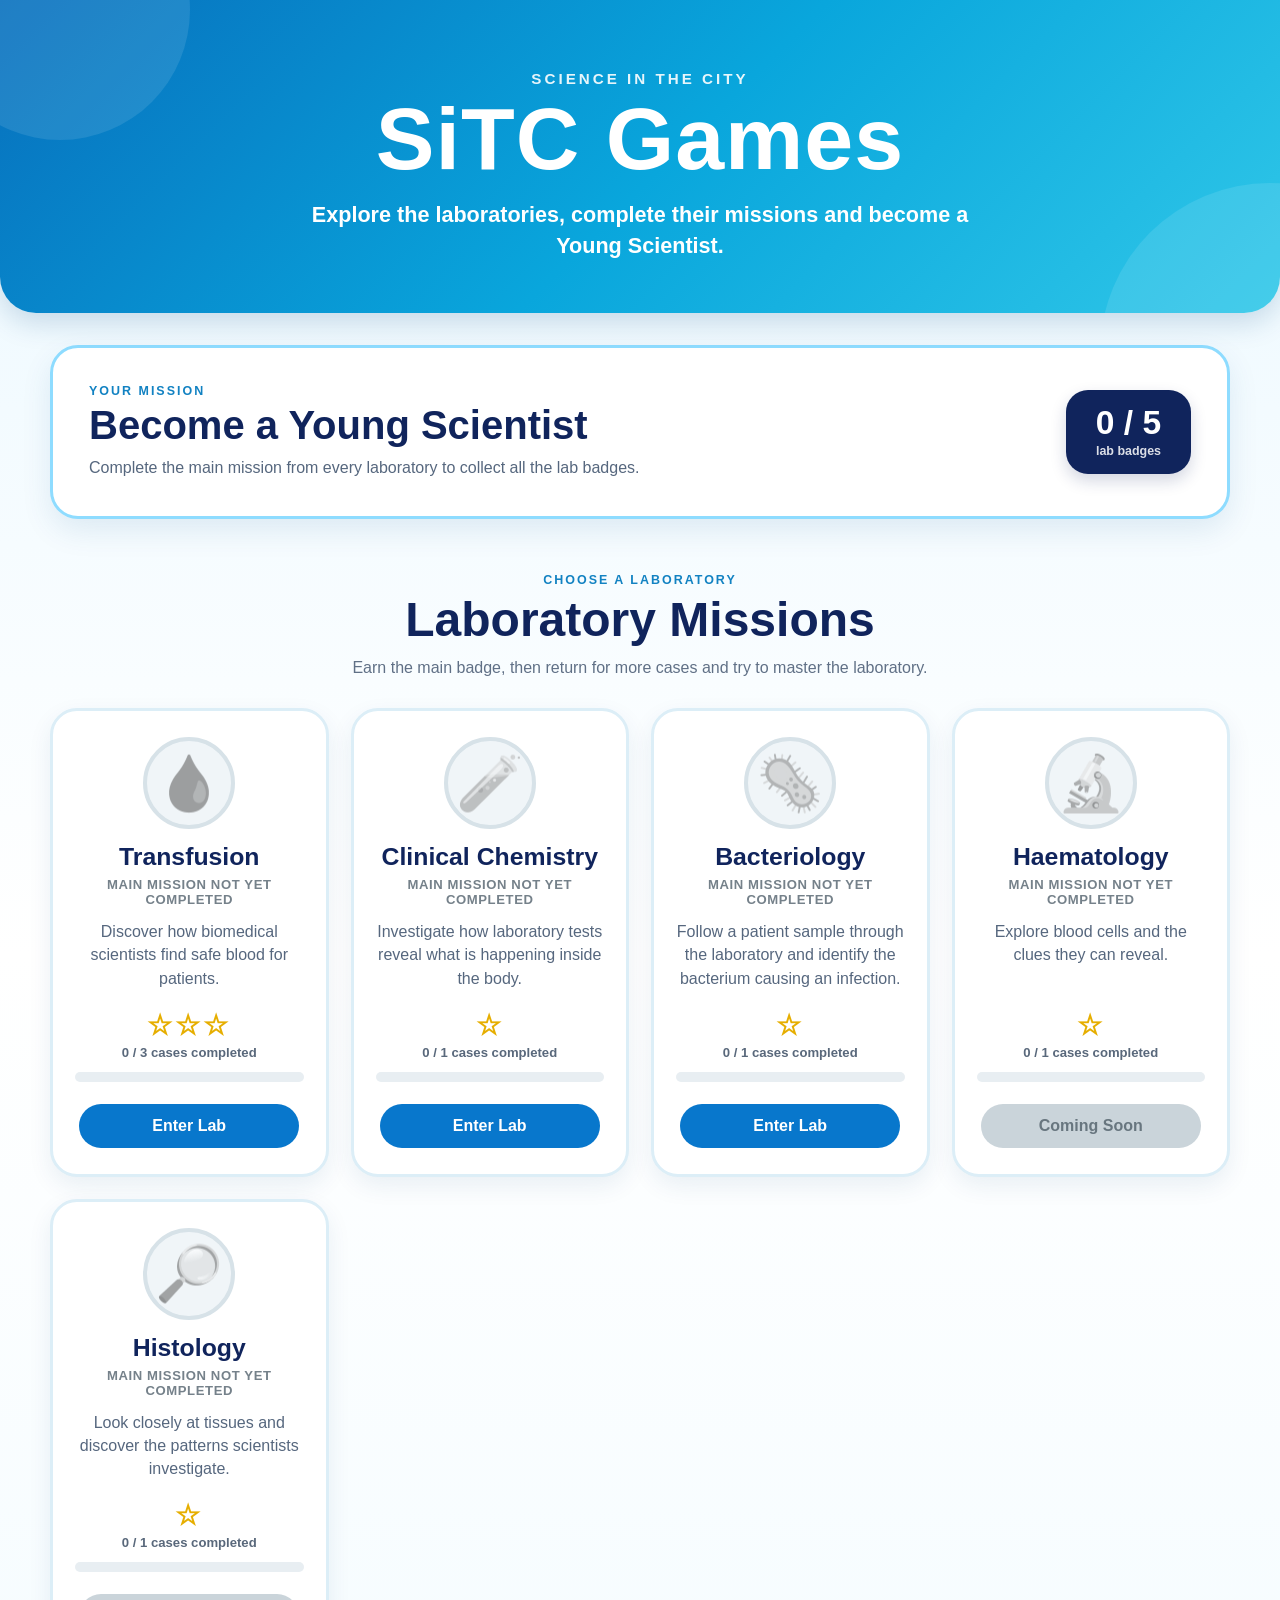
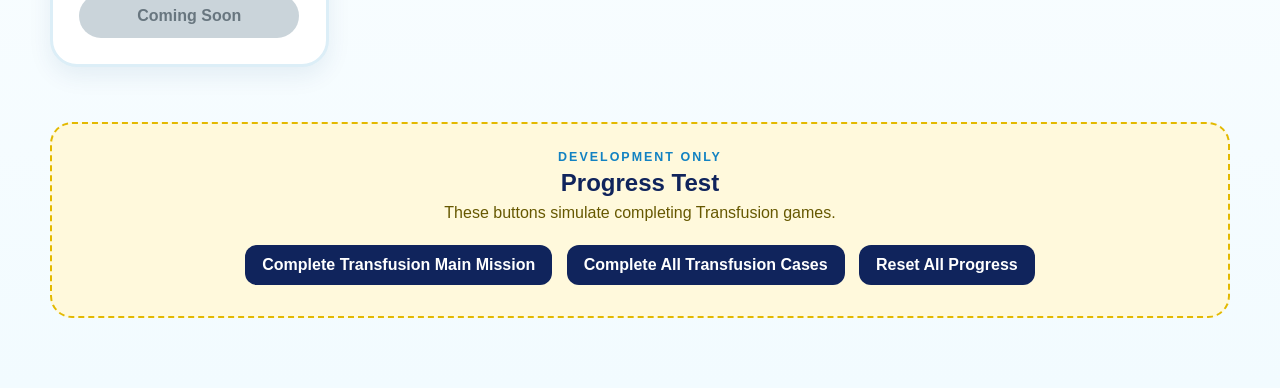
==== index.html @ a59c4104 "Add Bacteriology Journey to game hub" ====
<!DOCTYPE html>
<html lang="en">
<head>
    <!-- Basic page configuration -->
    <meta charset="UTF-8">
    <meta name="viewport" content="width=device-width, initial-scale=1.0">

    <title>SiTC Games</title>

    <link rel="icon" type="image/svg+xml" href="data:image/svg+xml,%3Csvg xmlns='http://www.w3.org/2000/svg' viewBox='0 0 64 64'%3E%3Crect width='64' height='64' rx='14' fill='%23076fbd'/%3E%3Cpath d='M15 35h34M21 25h22M27 15h10M25 35v14h14V35' stroke='white' stroke-width='5' stroke-linecap='round'/%3E%3C/svg%3E">
    <link rel="stylesheet" href="styles.css">
</head>

<body>

    <!-- =========================================================
         MAIN HEADER
         Later we can add the approved MABS / Mater Dei logos here
         without changing the rest of the hub structure.
         ========================================================= -->
    <header class="site-header">

        <div class="header-content">

            <p class="header-kicker">SCIENCE IN THE CITY</p>

            <h1>SiTC Games</h1>

            <p class="header-description">
                Explore the laboratories, complete their missions
                and become a Young Scientist.
            </p>

        </div>

    </header>


    <main>

        <!-- =========================================================
             OVERALL YOUNG SCIENTIST PROGRESS

             A laboratory counts once its MAIN mission is completed.
             Bonus cases do not affect eligibility for Young Scientist.
             ========================================================= -->
        <section class="young-scientist-progress">

            <div class="mission-text">

                <p class="eyebrow">YOUR MISSION</p>

                <h2>Become a Young Scientist</h2>

                <p>
                    Complete the main mission from every laboratory
                    to collect all the lab badges.
                </p>

            </div>

            <div class="overall-progress">

                <strong id="labProgressCount">
                    0 / 5
                </strong>

                <span>
                    lab badges
                </span>

            </div>

        </section>


        <!-- Appears automatically when every lab badge is earned -->
        <section
            id="youngScientistComplete"
            class="young-scientist-complete hidden"
        >

            <div class="completion-symbol">
                🏆
            </div>

            <div>
                <p class="eyebrow">
                    MISSION COMPLETE
                </p>

                <h2>
                    SiTC Young Scientist
                </h2>

                <p>
                    You completed the main mission
                    from every laboratory!
                </p>
            </div>

        </section>


        <!-- =========================================================
             LABORATORY HUB

             hub.js generates the laboratory cards from one central
             configuration. This means we won't need to manually
             rewrite this HTML whenever another lab or case is added.
             ========================================================= -->
        <section class="laboratories-section">

            <div class="section-heading">

                <p class="eyebrow">
                    CHOOSE A LABORATORY
                </p>

                <h2>
                    Laboratory Missions
                </h2>

                <p>
                    Earn the main badge, then return for more cases
                    and try to master the laboratory.
                </p>

            </div>


            <!-- Laboratory cards will be inserted here by hub.js -->
            <div
                id="labGrid"
                class="lab-grid"
            ></div>

        </section>


        <!-- =========================================================
             TEMPORARY DEVELOPMENT CONTROLS

             These let us test badge, case and mastery behaviour
             before the real games exist.

             This whole section will be removed before launch.
             ========================================================= -->
        <section class="developer-test">

            <p class="eyebrow">
                DEVELOPMENT ONLY
            </p>

            <h2>
                Progress Test
            </h2>

            <p>
                These buttons simulate completing Transfusion games.
            </p>


            <!-- Simulates completing the main Nicky game -->
            <button id="testMainMission">
                Complete Transfusion Main Mission
            </button>


            <!-- Simulates completing every Transfusion case -->
            <button id="testAllTransfusion">
                Complete All Transfusion Cases
            </button>


            <!-- Deletes all locally stored progress -->
            <button id="testResetProgress">
                Reset All Progress
            </button>

        </section>

    </main>


    <!-- Shared hub / progress system -->
    <script src="hub.js"></script>

</body>
</html>
---- styles.css ----
/* =========================================================
   SiTC GAMES HUB
   Main hub styling.

   The laboratory cards themselves now act as the player's
   passport. Each card can show:
   - Lab badge status
   - Case stars
   - Case completion progress
   - Lab Master title

   The layout is designed primarily for phones/tablets but
   scales up cleanly for laptops and larger displays.
   ========================================================= */


/* =========================================================
   GLOBAL SETUP
   ========================================================= */

* {
    box-sizing: border-box;
}

html {
    min-height: 100%;
}

body {
    margin: 0;
    min-height: 100vh;

    font-family:
        "Trebuchet MS",
        Arial,
        sans-serif;

    color: #10245c;

    background:
        linear-gradient(
            180deg,
            #eaf8ff 0%,
            #ffffff 48%,
            #f2fbff 100%
        );
}

button,
a {
    font: inherit;
}


/* =========================================================
   HEADER
   ========================================================= */

.site-header {
    position: relative;

    overflow: hidden;

    padding:
        clamp(34px, 7vw, 70px)
        20px
        clamp(32px, 5vw, 52px);

    text-align: center;

    color: white;

    background:
        linear-gradient(
            135deg,
            #076fbd 0%,
            #09a6dc 52%,
            #30c7e8 100%
        );

    border-bottom-left-radius: 36px;
    border-bottom-right-radius: 36px;

    box-shadow:
        0 10px 28px
        rgba(0, 73, 126, 0.18);
}


/* Decorative translucent circles.
   These are purely visual and can later be replaced or supplemented
   by approved MABS / Mater Dei branding. */

.site-header::before,
.site-header::after {
    content: "";

    position: absolute;

    border-radius: 50%;

    background:
        rgba(255, 255, 255, 0.10);
}

.site-header::before {
    width: 260px;
    height: 260px;

    top: -120px;
    left: -70px;
}

.site-header::after {
    width: 340px;
    height: 340px;

    right: -160px;
    bottom: -210px;
}

.header-content {
    position: relative;
    z-index: 1;

    max-width: 850px;

    margin: 0 auto;
}

.header-kicker {
    margin:
        0 0 10px;

    font-size:
        clamp(0.75rem, 1.5vw, 0.95rem);

    font-weight: 900;

    letter-spacing: 3px;

    opacity: 0.9;
}

.site-header h1 {
    margin: 0;

    font-size:
        clamp(2.7rem, 8vw, 5.5rem);

    line-height: 0.95;

    font-weight: 900;

    letter-spacing: 1px;
}

.header-description {
    max-width: 720px;

    margin:
        18px auto 0;

    font-size:
        clamp(1rem, 2.3vw, 1.35rem);

    line-height: 1.45;

    font-weight: 700;
}


/* =========================================================
   MAIN CONTENT
   ========================================================= */

main {
    width:
        min(
            1180px,
            calc(100% - 28px)
        );

    margin:
        32px auto 70px;
}

.eyebrow {
    margin:
        0 0 5px;

    color: #1282c2;

    font-size: 0.78rem;

    font-weight: 900;

    letter-spacing: 2px;
}


/* =========================================================
   YOUNG SCIENTIST OVERALL PROGRESS
   ========================================================= */

.young-scientist-progress {
    display: flex;

    align-items: center;

    justify-content: space-between;

    gap: 25px;

    padding:
        clamp(22px, 4vw, 36px);

    background: white;

    border:
        3px solid #8edcff;

    border-radius: 28px;

    box-shadow:
        0 12px 30px
        rgba(0, 80, 140, 0.10);
}

.mission-text h2 {
    margin:
        0 0 8px;

    font-size:
        clamp(1.55rem, 4vw, 2.5rem);
}

.mission-text p:last-child {
    max-width: 700px;

    margin: 0;

    color: #56677e;

    line-height: 1.5;
}

.overall-progress {
    flex-shrink: 0;

    min-width: 125px;

    padding:
        16px 20px;

    display: flex;

    flex-direction: column;

    align-items: center;

    background: #10245c;

    color: white;

    border-radius: 22px;

    box-shadow:
        0 7px 16px
        rgba(16, 36, 92, 0.18);
}

.overall-progress strong {
    font-size:
        clamp(1.5rem, 4vw, 2.1rem);

    line-height: 1;
}

.overall-progress span {
    margin-top: 5px;

    font-size: 0.78rem;

    font-weight: 800;

    opacity: 0.85;
}


/* =========================================================
   YOUNG SCIENTIST COMPLETION
   ========================================================= */

.young-scientist-complete {
    margin-top: 22px;

    padding:
        clamp(22px, 4vw, 34px);

    display: flex;

    align-items: center;

    justify-content: center;

    gap: 22px;

    background:
        linear-gradient(
            135deg,
            #fff6b9,
            #fffdf0
        );

    border:
        3px solid #efc719;

    border-radius: 28px;

    box-shadow:
        0 10px 24px
        rgba(176, 132, 0, 0.14);
}

.young-scientist-complete.hidden {
    display: none;
}

.completion-symbol {
    flex-shrink: 0;

    font-size:
        clamp(3.5rem, 8vw, 5rem);
}

.young-scientist-complete h2 {
    margin:
        0 0 6px;

    font-size:
        clamp(1.6rem, 4vw, 2.4rem);

    color: #6f5300;
}

.young-scientist-complete p:last-child {
    margin: 0;

    color: #665700;

    line-height: 1.45;
}


/* =========================================================
   LABORATORY SECTION
   ========================================================= */

.laboratories-section {
    margin-top:
        54px;
}

.section-heading {
    max-width: 760px;

    margin:
        0 auto 28px;

    text-align: center;
}

.section-heading h2 {
    margin:
        0 0 9px;

    font-size:
        clamp(1.9rem, 5vw, 3rem);
}

.section-heading p:last-child {
    margin: 0;

    color: #607086;

    line-height: 1.5;
}


/* =========================================================
   LABORATORY GRID
   ========================================================= */

.lab-grid {
    display: grid;

    grid-template-columns:
        repeat(
            auto-fit,
            minmax(250px, 1fr)
        );

    gap: 22px;
}


/* =========================================================
   LABORATORY CARD
   ========================================================= */

.lab-card {
    position: relative;

    min-height: 410px;

    padding:
        26px 22px;

    display: flex;

    flex-direction: column;

    align-items: center;

    text-align: center;

    background: white;

    border:
        3px solid #dceef7;

    border-radius: 27px;

    box-shadow:
        0 9px 23px
        rgba(0, 70, 115, 0.08);

    transition:
        transform 0.2s ease,
        box-shadow 0.2s ease,
        border-color 0.2s ease;
}

.lab-card:hover {
    transform:
        translateY(-4px);

    border-color:
        #75cdec;

    box-shadow:
        0 14px 30px
        rgba(0, 70, 115, 0.13);
}


/* When the main mission has been completed,
   JavaScript adds the badge-earned class. */

.lab-card.badge-earned {
    border-color:
        #f0ca2d;

    background:
        linear-gradient(
            180deg,
            #fffef6 0%,
            #ffffff 45%
        );
}


/* =========================================================
   MASTERED LABORATORY

   Once every case in the laboratory has been completed,
   the entire card becomes gold rather than only changing
   its title/status text.
   ========================================================= */

.lab-card.mastered {
    border-color: #d9a800;

    background:
        linear-gradient(
            145deg,
            #fff1a8 0%,
            #ffd94f 48%,
            #fff4b8 100%
        );

    box-shadow:
        0 14px 32px
        rgba(174, 125, 0, 0.25);
}


/* Keep the main laboratory name strong and readable
   against the gold background. */

.lab-card.mastered h3 {
    color: #624700;
}


/* Description text becomes a darker warm tone. */

.lab-card.mastered .lab-description {
    color: #6f5a24;
}


/* Case counter also follows the mastered colour scheme. */

.lab-card.mastered .case-count {
    color: #725a16;
}


/* Give the mastered badge itself a stronger gold treatment. */

.lab-card.mastered .lab-badge {
    background:
        linear-gradient(
            145deg,
            #fff9c9,
            #ffd43b
        );

    border-color: #c99500;

    box-shadow:
        0 7px 18px
        rgba(145, 102, 0, 0.22);
}


/* The mastery title becomes dark gold for good contrast. */

.lab-card.mastered .lab-badge-status {
    color: #684900;
}


/* Completed case progress becomes a deeper gold. */

.lab-card.mastered .case-progress-fill {
    background:
        linear-gradient(
            90deg,
            #c58d00,
            #f3b900
        );
}


/* =========================================================
   LAB BADGE
   ========================================================= */

.lab-badge {
    position: relative;

    width: 92px;
    height: 92px;

    margin-bottom: 14px;

    display: flex;

    align-items: center;

    justify-content: center;

    background: #f0f5f8;

    border:
        4px solid #d7e2e8;

    border-radius: 50%;

    transition:
        transform 0.2s ease,
        background 0.2s ease,
        border-color 0.2s ease;
}

.lab-icon {
    font-size: 3.4rem;

    filter: grayscale(1);

    opacity: 0.55;

    transition:
        filter 0.2s ease,
        opacity 0.2s ease;
}


/* The little star appears on an earned lab badge. */

.badge-mark {
    position: absolute;

    right: -5px;
    bottom: -2px;

    width: 31px;
    height: 31px;

    display: flex;

    align-items: center;

    justify-content: center;

    border-radius: 50%;

    background: transparent;

    color: white;

    font-size: 1.05rem;

    font-weight: 900;
}

.lab-card.badge-earned .lab-badge {
    background:
        linear-gradient(
            145deg,
            #fff5ac,
            #fffce5
        );

    border-color:
        #ecc326;

    transform:
        scale(1.04);
}

.lab-card.badge-earned .lab-icon {
    filter: none;

    opacity: 1;
}

.lab-card.badge-earned .badge-mark {
    background:
        #e4af00;

    box-shadow:
        0 3px 8px
        rgba(156, 113, 0, 0.24);
}


/* =========================================================
   LAB CARD TEXT
   ========================================================= */

.lab-card h3 {
    margin:
        0 0 6px;

    font-size:
        1.55rem;

    color: #10245c;
}

.lab-badge-status {
    min-height: 22px;

    margin-bottom: 13px;

    color: #75818a;

    font-size: 0.82rem;

    font-weight: 900;

    text-transform: uppercase;

    letter-spacing: 0.6px;
}

.lab-card.badge-earned .lab-badge-status {
    color: #a67800;
}

.lab-card.mastered .lab-badge-status {
    color: #8d6100;
}

.lab-description {
    flex-grow: 1;

    margin:
        0 0 19px;

    color: #56677e;

    line-height: 1.45;
}


/* =========================================================
   CASE STAR PROGRESS
   ========================================================= */

.case-stars {
    min-height: 31px;

    margin-bottom: 3px;

    color: #e6ae00;

    font-size:
        clamp(1.4rem, 4vw, 1.75rem);

    font-weight: 900;

    letter-spacing: 3px;
}

.case-count {
    margin-bottom: 12px;

    color: #59687b;

    font-size: 0.82rem;

    font-weight: 800;
}


/* =========================================================
   CASE PROGRESS BAR
   ========================================================= */

.case-progress-track {
    width: 100%;
    height: 10px;

    margin-bottom: 22px;

    overflow: hidden;

    background: #e8eef2;

    border-radius: 999px;
}

.case-progress-fill {
    width: 0%;
    height: 100%;

    background:
        linear-gradient(
            90deg,
            #1a9ed5,
            #33c5e4
        );

    border-radius: 999px;

    transition:
        width 0.35s ease;
}

.lab-card.badge-earned .case-progress-fill {
    background:
        linear-gradient(
            90deg,
            #e0a900,
            #f3cb25
        );
}


/* =========================================================
   ENTER LAB BUTTON
   ========================================================= */

.lab-button {
    width: 100%;

    max-width: 220px;

    padding:
        13px 18px;

    display: inline-block;

    border: none;

    border-radius: 999px;

    background: #0877cc;

    color: white;

    text-decoration: none;

    text-align: center;

    font-weight: 900;

    cursor: pointer;

    transition:
        transform 0.15s ease,
        background 0.15s ease,
        box-shadow 0.15s ease;
}

.lab-button:hover {
    background: #065fa6;

    transform:
        translateY(-2px);

    box-shadow:
        0 6px 14px
        rgba(0, 90, 160, 0.16);
}

.lab-button.disabled {
    background: #cad4da;

    color: #68767f;

    cursor: default;

    box-shadow: none;
}

.lab-button.disabled:hover {
    transform: none;

    background: #cad4da;
}


/* =========================================================
   TEMPORARY DEVELOPMENT TEST AREA
   This will disappear before the public version.
   ========================================================= */

.developer-test {
    margin-top: 55px;

    padding: 26px;

    text-align: center;

    background: #fff9dc;

    border:
        2px dashed #e3b900;

    border-radius: 22px;
}

.developer-test h2 {
    margin:
        0 0 7px;
}

.developer-test > p:not(.eyebrow) {
    margin:
        0 0 18px;

    color: #665800;
}

.developer-test button {
    margin: 5px;

    padding:
        11px 17px;

    border: none;

    border-radius: 12px;

    background: #10245c;

    color: white;

    font-weight: 800;

    cursor: pointer;

    transition:
        transform 0.15s ease,
        background 0.15s ease;
}

.developer-test button:hover {
    transform:
        translateY(-1px);

    background: #1b377d;
}


/* =========================================================
   TABLETS / SMALLER SCREENS
   ========================================================= */

@media (max-width: 760px) {

    main {
        margin-top: 22px;
    }

    .young-scientist-progress {
        align-items: stretch;
    }

    .overall-progress {
        justify-content: center;
    }

}


/* =========================================================
   PHONES
   ========================================================= */

@media (max-width: 600px) {

    main {
        width:
            min(
                calc(100% - 20px),
                1180px
            );

        margin-bottom: 45px;
    }

    .site-header {
        padding-top: 38px;

        border-bottom-left-radius: 25px;
        border-bottom-right-radius: 25px;
    }

    .young-scientist-progress {
        flex-direction: column;
    }

    .overall-progress {
        width: 100%;

        min-width: 0;

        flex-direction: row;

        justify-content: center;

        gap: 8px;

        border-radius: 17px;
    }

    .overall-progress span {
        margin-top: 0;
    }

    .young-scientist-complete {
        flex-direction: column;

        text-align: center;
    }

    .completion-symbol {
        line-height: 1;
    }

    .laboratories-section {
        margin-top: 42px;
    }

    .lab-grid {
        grid-template-columns: 1fr;
    }

    .lab-card {
        min-height: 380px;
    }

}


/* =========================================================
   VERY SMALL PHONES
   ========================================================= */

@media (max-width: 350px) {

    .site-header h1 {
        font-size: 2.5rem;
    }

    .lab-card {
        padding:
            22px 16px;
    }

    .lab-badge {
        width: 82px;
        height: 82px;
    }

    .lab-icon {
        font-size: 3rem;
    }

}

/* =========================================================
   CLICKABLE LAB CARDS

   Available laboratories behave like large touch targets.
   This is particularly useful on phones and tablets.
   ========================================================= */

.lab-card.clickable {
    cursor: pointer;
}

.lab-card.clickable:active {
    transform:
        translateY(-1px)
        scale(0.99);
}
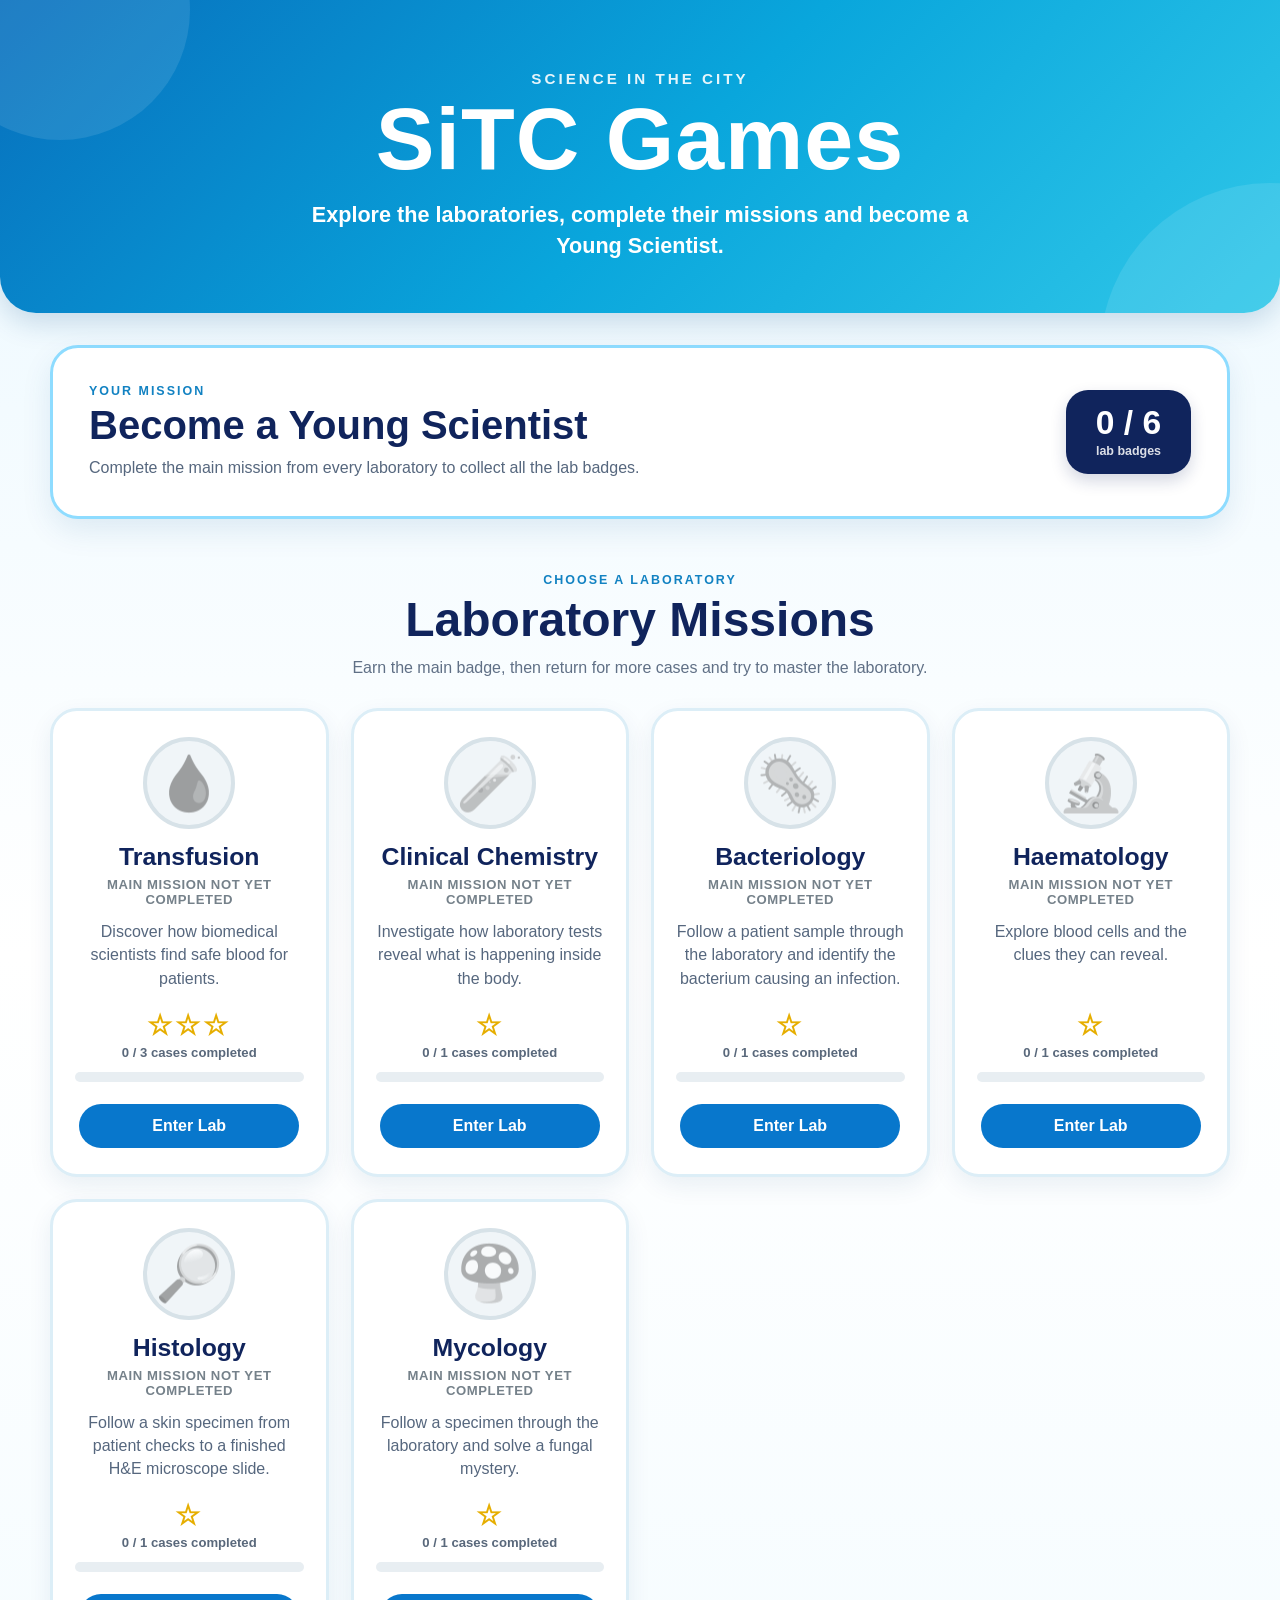
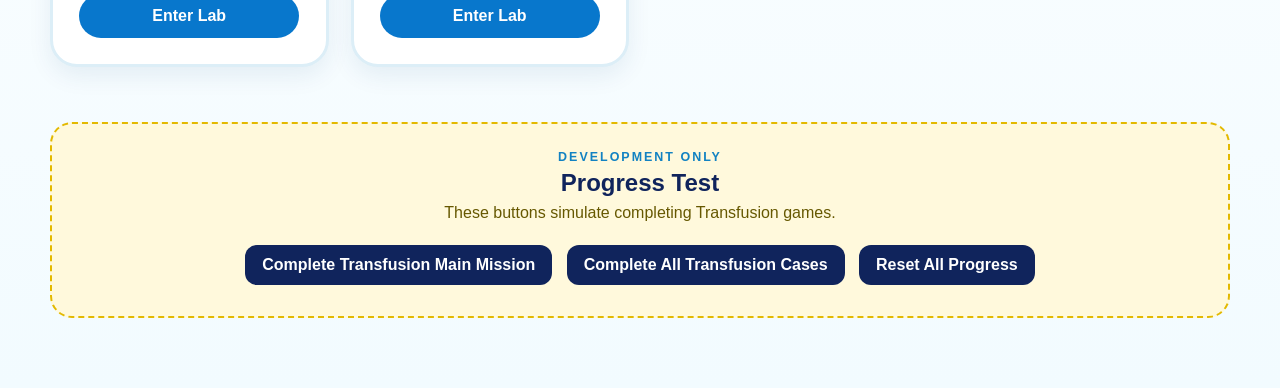
==== commit 6d23dfba: "Bust SiTC hub cache for Histology launch" ====
--- a/index.html
+++ b/index.html
@@ -184,7 +184,7 @@
 
 
     <!-- Shared hub / progress system -->
-    <script src="hub.js"></script>
+    <script src="hub.js?v=20260920-histology"></script>
 
 </body>
 </html>
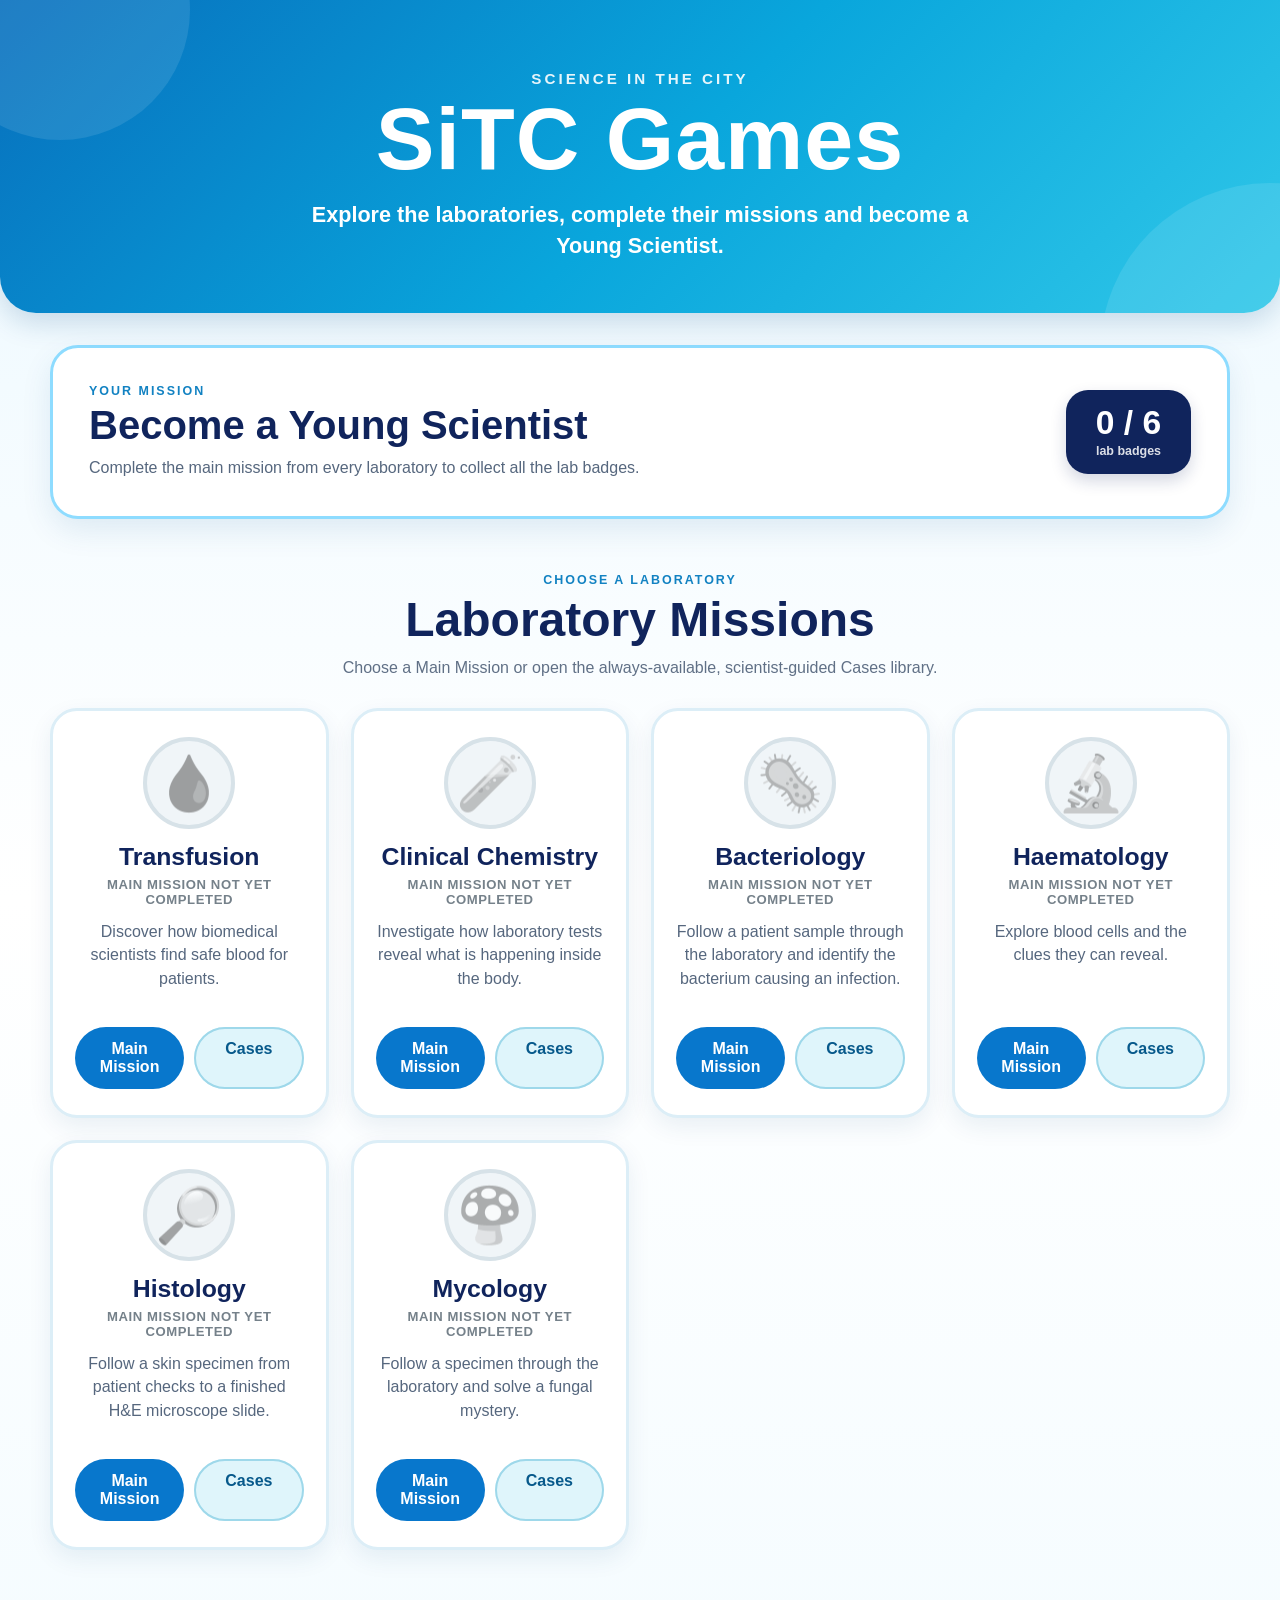
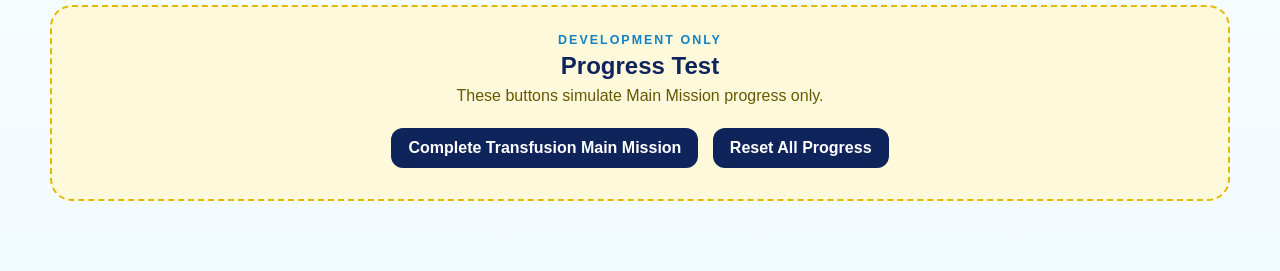
==== commit 57b6a98a: "Add shared passive case library" ====
--- a/index.html
+++ b/index.html
@@ -8,7 +8,7 @@
     <title>SiTC Games</title>
 
     <link rel="icon" type="image/svg+xml" href="data:image/svg+xml,%3Csvg xmlns='http://www.w3.org/2000/svg' viewBox='0 0 64 64'%3E%3Crect width='64' height='64' rx='14' fill='%23076fbd'/%3E%3Cpath d='M15 35h34M21 25h22M27 15h10M25 35v14h14V35' stroke='white' stroke-width='5' stroke-linecap='round'/%3E%3C/svg%3E">
-    <link rel="stylesheet" href="styles.css">
+    <link rel="stylesheet" href="styles.css?v=20260921-cases">
 </head>
 
 <body>
@@ -62,7 +62,7 @@
             <div class="overall-progress">
 
                 <strong id="labProgressCount">
-                    0 / 5
+                    0 / 6
                 </strong>
 
                 <span>
@@ -122,8 +122,8 @@
                 </h2>
 
                 <p>
-                    Earn the main badge, then return for more cases
-                    and try to master the laboratory.
+                    Choose a Main Mission or open the always-available,
+                    scientist-guided Cases library.
                 </p>
 
             </div>
@@ -141,7 +141,7 @@
         <!-- =========================================================
              TEMPORARY DEVELOPMENT CONTROLS
 
-             These let us test badge, case and mastery behaviour
+             These let us test Main Mission badge behaviour
              before the real games exist.
 
              This whole section will be removed before launch.
@@ -157,7 +157,7 @@
             </h2>
 
             <p>
-                These buttons simulate completing Transfusion games.
+                These buttons simulate Main Mission progress only.
             </p>
 
 
@@ -165,13 +165,6 @@
             <button id="testMainMission">
                 Complete Transfusion Main Mission
             </button>
-
-
-            <!-- Simulates completing every Transfusion case -->
-            <button id="testAllTransfusion">
-                Complete All Transfusion Cases
-            </button>
-
 
             <!-- Deletes all locally stored progress -->
             <button id="testResetProgress">
@@ -184,7 +177,7 @@
 
 
     <!-- Shared hub / progress system -->
-    <script src="hub.js?v=20260920-histology"></script>
+    <script src="hub.js?v=20260921-cases"></script>
 
 </body>
 </html>
--- a/styles.css
+++ b/styles.css
@@ -5,9 +5,8 @@
    The laboratory cards themselves now act as the player's
    passport. Each card can show:
    - Lab badge status
-   - Case stars
-   - Case completion progress
    - Lab Master title
+   - Separate Main Mission and passive Cases routes
 
    The layout is designed primarily for phones/tablets but
    scales up cleanly for laptops and larger displays.
@@ -511,13 +510,6 @@
 }
 
 
-/* Case counter also follows the mastered colour scheme. */
-
-.lab-card.mastered .case-count {
-    color: #725a16;
-}
-
-
 /* Give the mastered badge itself a stronger gold treatment. */
 
 .lab-card.mastered .lab-badge {
@@ -543,18 +535,6 @@
 }
 
 
-/* Completed case progress becomes a deeper gold. */
-
-.lab-card.mastered .case-progress-fill {
-    background:
-        linear-gradient(
-            90deg,
-            #c58d00,
-            #f3b900
-        );
-}
-
-
 /* =========================================================
    LAB BADGE
    ========================================================= */
@@ -709,80 +689,6 @@
 
 
 /* =========================================================
-   CASE STAR PROGRESS
-   ========================================================= */
-
-.case-stars {
-    min-height: 31px;
-
-    margin-bottom: 3px;
-
-    color: #e6ae00;
-
-    font-size:
-        clamp(1.4rem, 4vw, 1.75rem);
-
-    font-weight: 900;
-
-    letter-spacing: 3px;
-}
-
-.case-count {
-    margin-bottom: 12px;
-
-    color: #59687b;
-
-    font-size: 0.82rem;
-
-    font-weight: 800;
-}
-
-
-/* =========================================================
-   CASE PROGRESS BAR
-   ========================================================= */
-
-.case-progress-track {
-    width: 100%;
-    height: 10px;
-
-    margin-bottom: 22px;
-
-    overflow: hidden;
-
-    background: #e8eef2;
-
-    border-radius: 999px;
-}
-
-.case-progress-fill {
-    width: 0%;
-    height: 100%;
-
-    background:
-        linear-gradient(
-            90deg,
-            #1a9ed5,
-            #33c5e4
-        );
-
-    border-radius: 999px;
-
-    transition:
-        width 0.35s ease;
-}
-
-.lab-card.badge-earned .case-progress-fill {
-    background:
-        linear-gradient(
-            90deg,
-            #e0a900,
-            #f3cb25
-        );
-}
-
-
-/* =========================================================
    ENTER LAB BUTTON
    ========================================================= */
 
@@ -843,6 +749,29 @@
     transform: none;
 
     background: #cad4da;
+}
+
+.lab-actions {
+    width: 100%;
+    margin-top: auto;
+    display: grid;
+    grid-template-columns: 1fr 1fr;
+    gap: 10px;
+}
+
+.lab-actions .lab-button {
+    max-width: none;
+}
+
+.lab-actions .cases-button {
+    color: #07598b;
+    background: #dff5fb;
+    box-shadow: inset 0 0 0 2px #9ed8ea;
+}
+
+.lab-actions .cases-button:hover {
+    color: #fff;
+    background: #0877cc;
 }
 
 
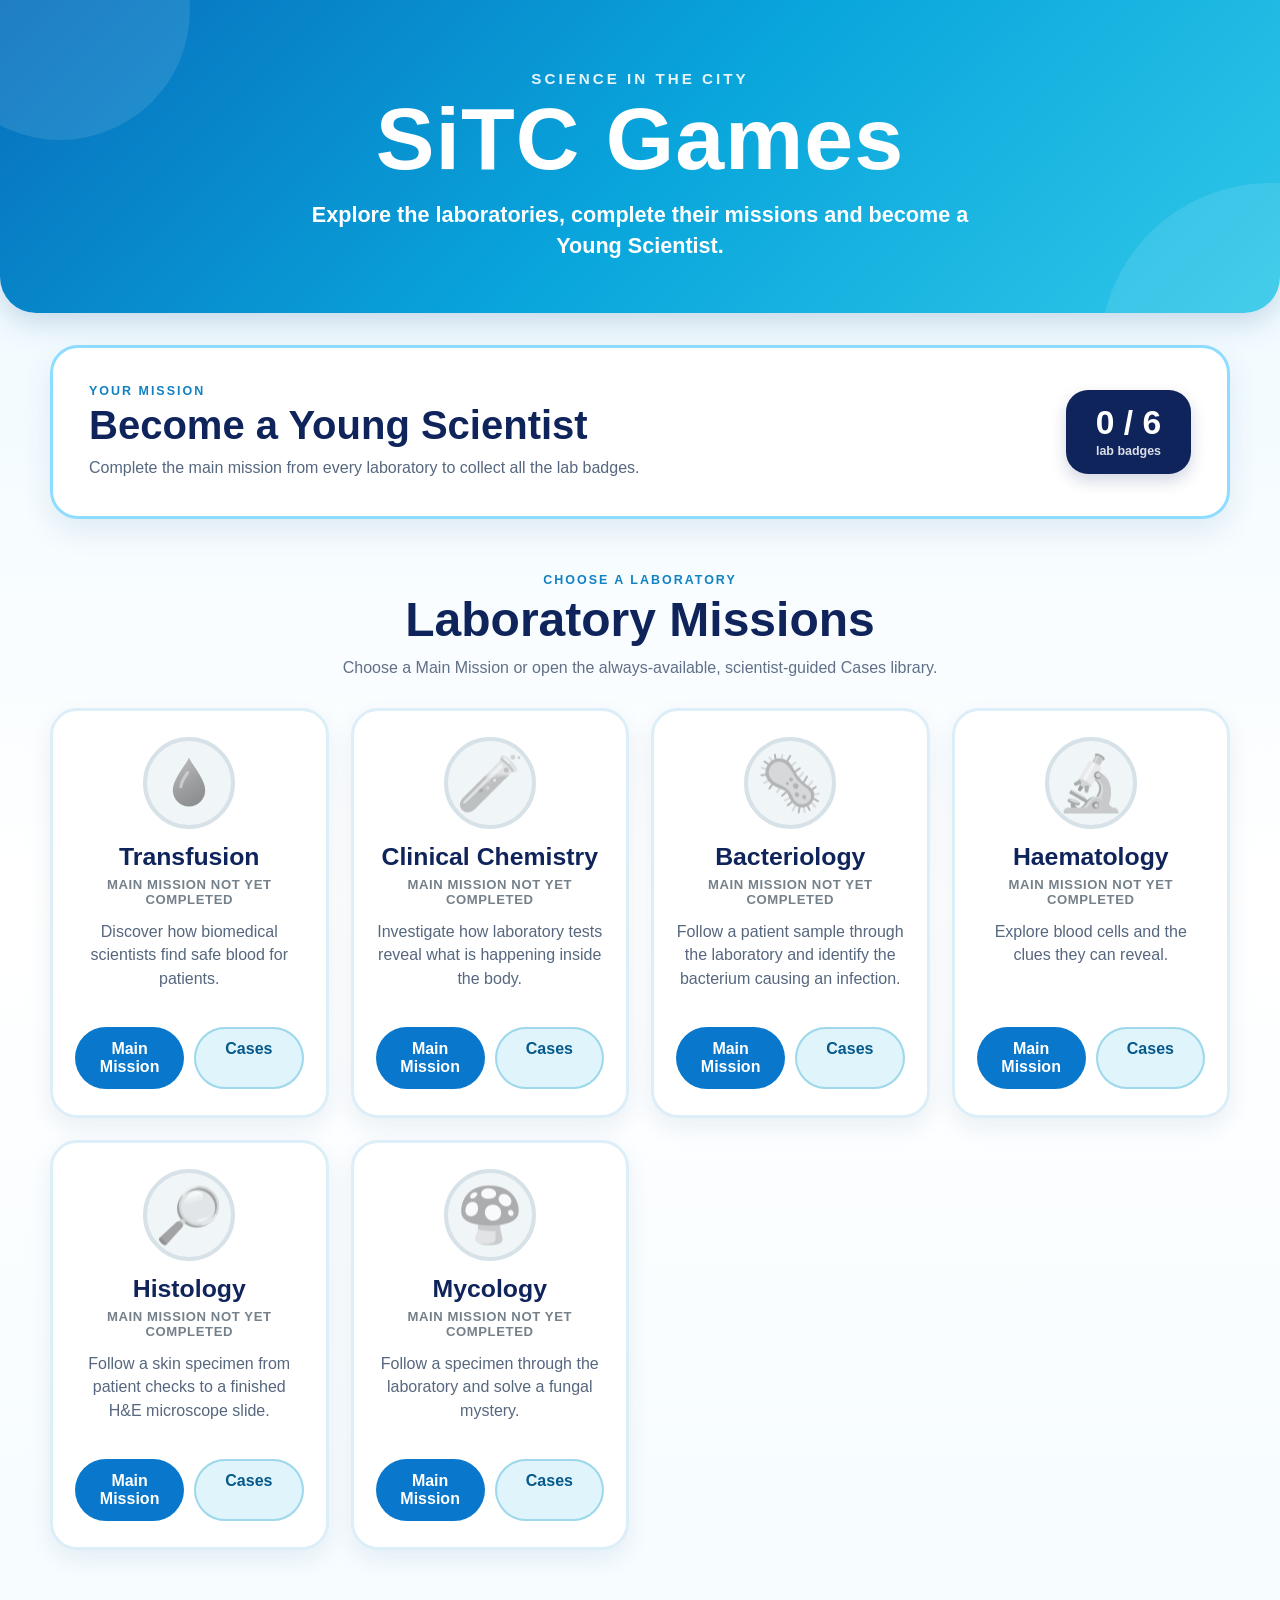
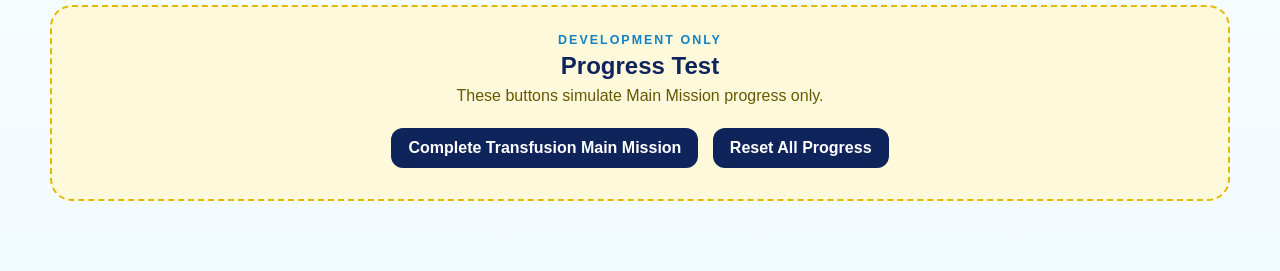
==== commit 5cb692db: "Replace transfusion emoji with Android-compatible icon" ====
--- a/index.html
+++ b/index.html
@@ -8,7 +8,7 @@
     <title>SiTC Games</title>
 
     <link rel="icon" type="image/svg+xml" href="data:image/svg+xml,%3Csvg xmlns='http://www.w3.org/2000/svg' viewBox='0 0 64 64'%3E%3Crect width='64' height='64' rx='14' fill='%23076fbd'/%3E%3Cpath d='M15 35h34M21 25h22M27 15h10M25 35v14h14V35' stroke='white' stroke-width='5' stroke-linecap='round'/%3E%3C/svg%3E">
-    <link rel="stylesheet" href="styles.css?v=20260921-cases">
+    <link rel="stylesheet" href="styles.css?v=20260921-android9-icon">
 </head>
 
 <body>
@@ -177,7 +177,7 @@
 
 
     <!-- Shared hub / progress system -->
-    <script src="hub.js?v=20260921-cases"></script>
+    <script src="hub.js?v=20260921-android9-icon"></script>
 
 </body>
 </html>
--- a/styles.css
+++ b/styles.css
@@ -567,6 +567,11 @@
 }
 
 .lab-icon {
+    display: flex;
+
+    align-items: center;
+    justify-content: center;
+
     font-size: 3.4rem;
 
     filter: grayscale(1);
@@ -576,6 +581,13 @@
     transition:
         filter 0.2s ease,
         opacity 0.2s ease;
+}
+
+.lab-icon-image {
+    display: block;
+
+    width: 54px;
+    height: 54px;
 }
 
 
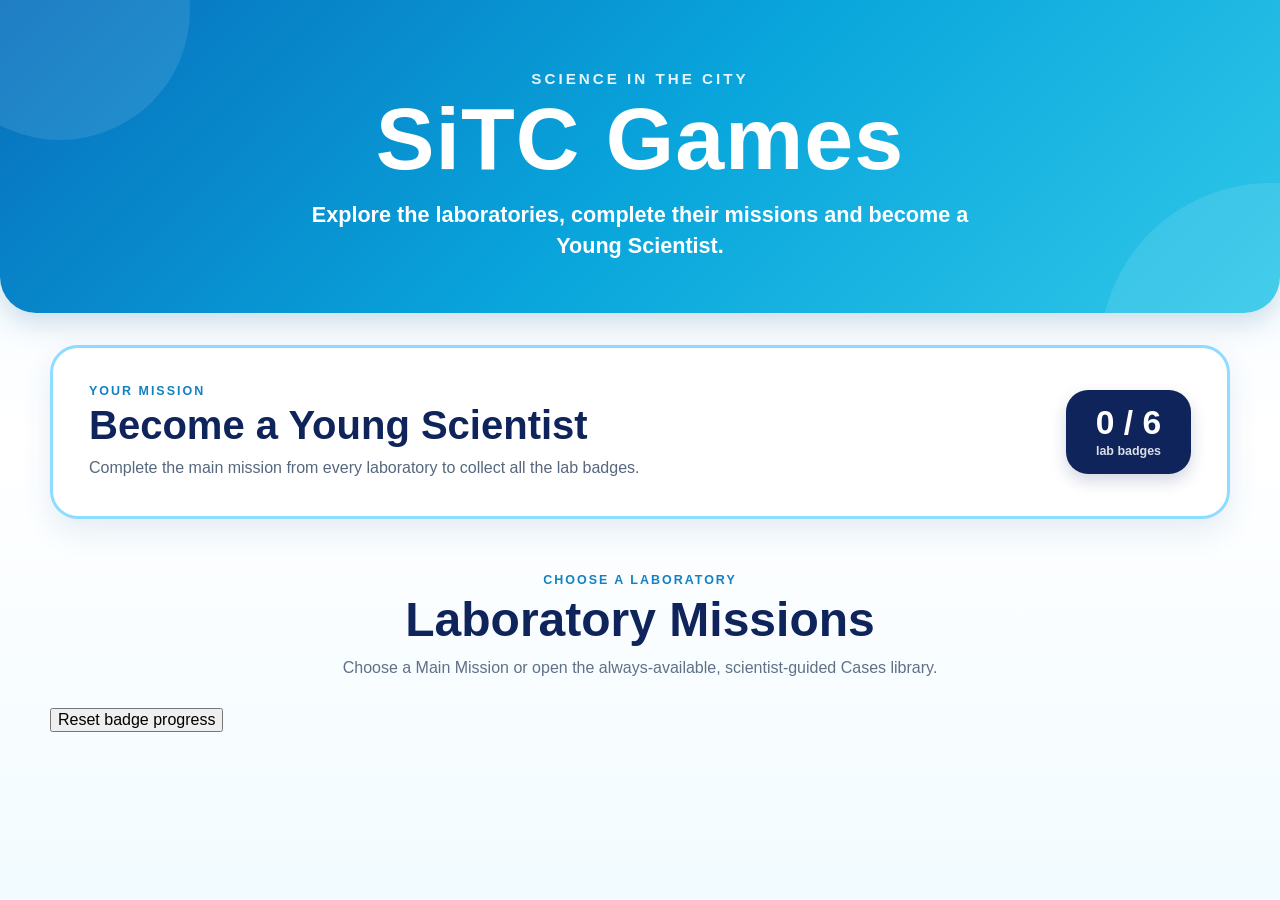
==== commit c2bdaf68: "Clean game hub progress controls" ====
--- a/index.html
+++ b/index.html
@@ -8,7 +8,7 @@
     <title>SiTC Games</title>
 
     <link rel="icon" type="image/svg+xml" href="data:image/svg+xml,%3Csvg xmlns='http://www.w3.org/2000/svg' viewBox='0 0 64 64'%3E%3Crect width='64' height='64' rx='14' fill='%23076fbd'/%3E%3Cpath d='M15 35h34M21 25h22M27 15h10M25 35v14h14V35' stroke='white' stroke-width='5' stroke-linecap='round'/%3E%3C/svg%3E">
-    <link rel="stylesheet" href="styles.css?v=20260921-android9-icon">
+    <link rel="stylesheet" href="styles.css?v=20260924-hub-cleanup">
 </head>
 
 <body>
@@ -135,49 +135,20 @@
                 class="lab-grid"
             ></div>
 
-        </section>
-
-
-        <!-- =========================================================
-             TEMPORARY DEVELOPMENT CONTROLS
-
-             These let us test Main Mission badge behaviour
-             before the real games exist.
-
-             This whole section will be removed before launch.
-             ========================================================= -->
-        <section class="developer-test">
-
-            <p class="eyebrow">
-                DEVELOPMENT ONLY
-            </p>
-
-            <h2>
-                Progress Test
-            </h2>
-
-            <p>
-                These buttons simulate Main Mission progress only.
-            </p>
-
-
-            <!-- Simulates completing the main Nicky game -->
-            <button id="testMainMission">
-                Complete Transfusion Main Mission
-            </button>
-
-            <!-- Deletes all locally stored progress -->
-            <button id="testResetProgress">
-                Reset All Progress
-            </button>
-
-        </section>
-
+        </section>
+
+        <!-- Badge progress is stored only in this browser. -->
+        <section class="hub-tools" aria-label="Progress controls">
+            <button id="resetBadgeProgress" class="reset-progress-button" type="button">
+                Reset badge progress
+            </button>
+        </section>
+
     </main>
 
 
     <!-- Shared hub / progress system -->
-    <script src="hub.js?v=20260921-android9-icon"></script>
+    <script src="hub.js?v=20260924-hub-cleanup"></script>
 
 </body>
 </html>
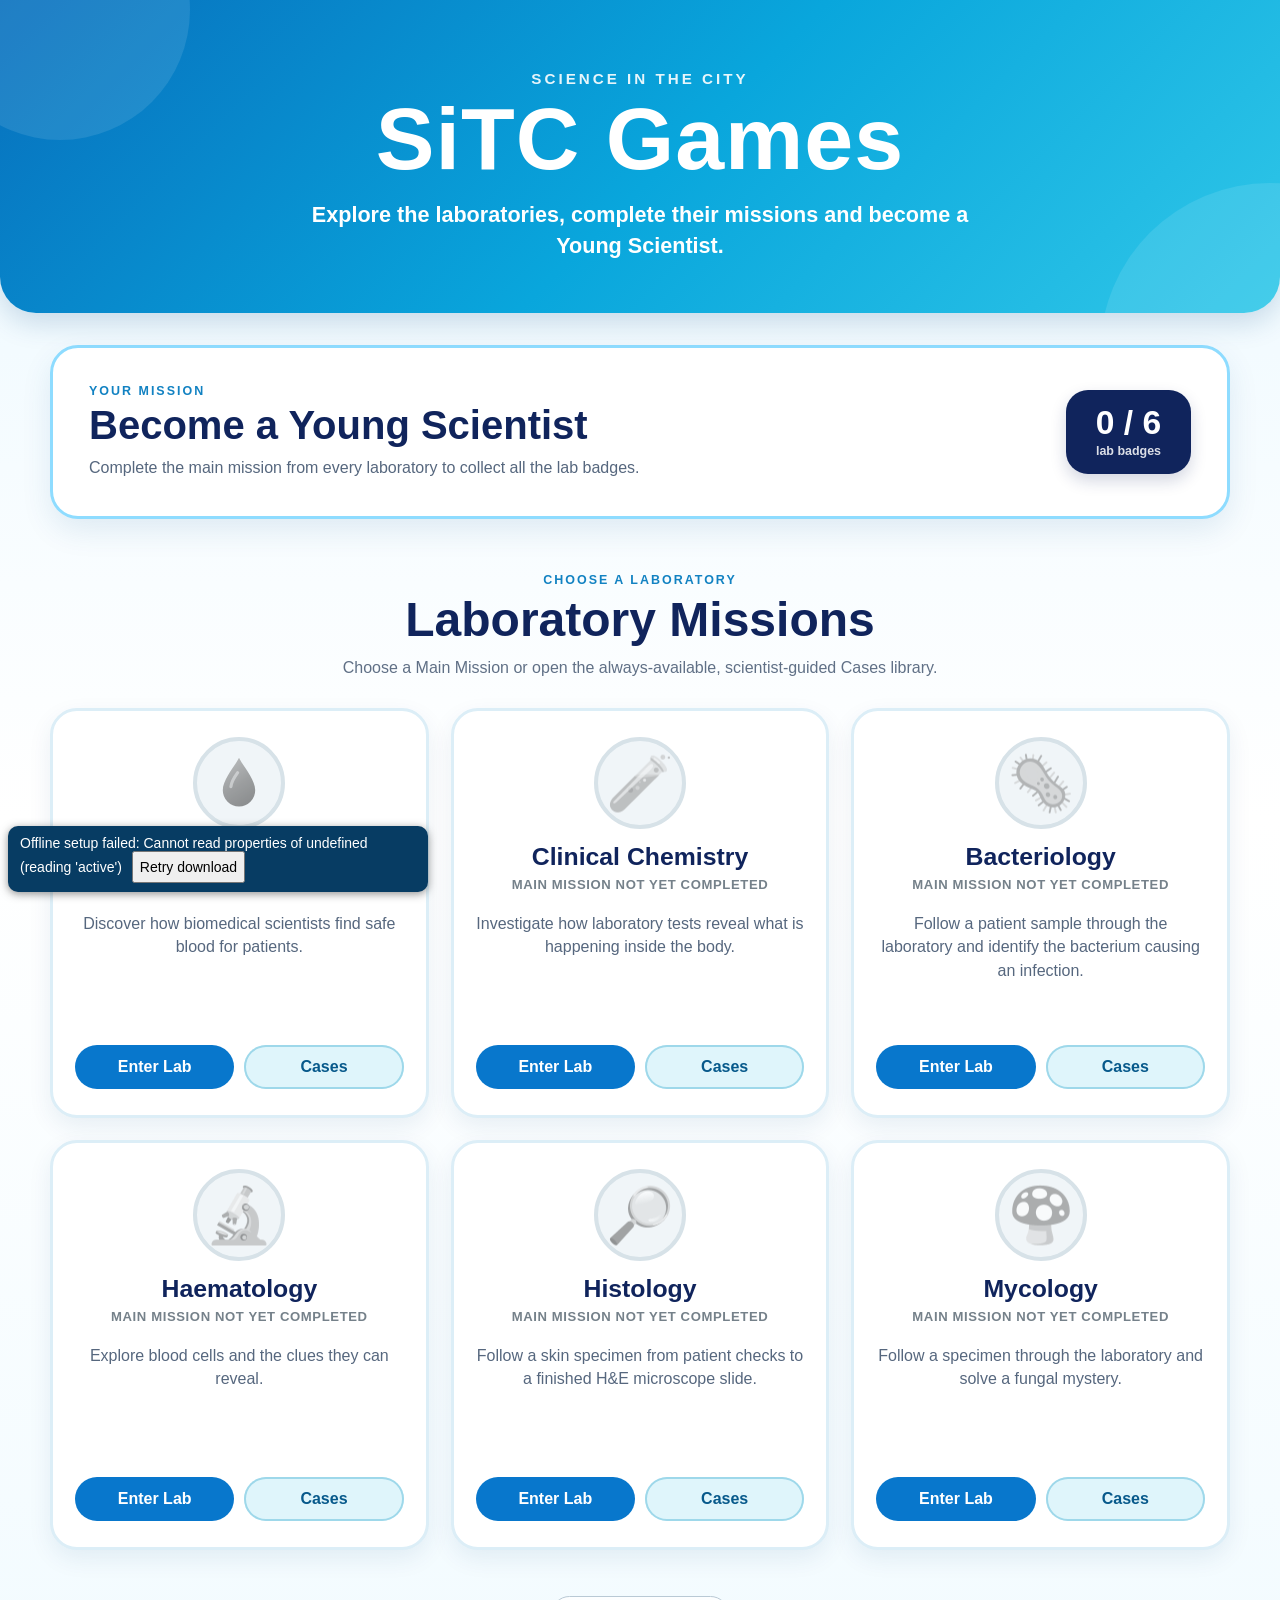
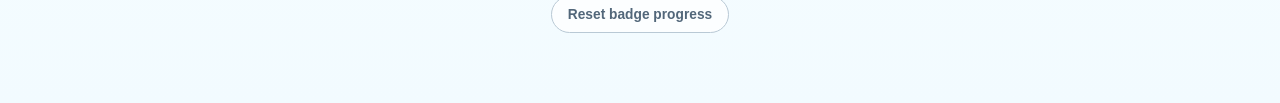
==== commit c2a29866: "Add complete offline PWA download and readiness status" ====
--- a/index.html
+++ b/index.html
@@ -1,140 +1,142 @@
-<!DOCTYPE html>
-<html lang="en">
-<head>
-    <!-- Basic page configuration -->
-    <meta charset="UTF-8">
-    <meta name="viewport" content="width=device-width, initial-scale=1.0">
-
+<!DOCTYPE html>
+<html lang="en">
+<head>
+    <!-- Basic page configuration -->
+    <meta charset="UTF-8">
+    <meta name="viewport" content="width=device-width, initial-scale=1.0">
+
     <title>SiTC Games</title>
+    <link rel="manifest" href="manifest.webmanifest">
+    <meta name="theme-color" content="#076fbd">
 
     <link rel="icon" type="image/svg+xml" href="data:image/svg+xml,%3Csvg xmlns='http://www.w3.org/2000/svg' viewBox='0 0 64 64'%3E%3Crect width='64' height='64' rx='14' fill='%23076fbd'/%3E%3Cpath d='M15 35h34M21 25h22M27 15h10M25 35v14h14V35' stroke='white' stroke-width='5' stroke-linecap='round'/%3E%3C/svg%3E">
     <link rel="stylesheet" href="styles.css?v=20260924-hub-cleanup">
-</head>
-
-<body>
-
-    <!-- =========================================================
-         MAIN HEADER
-         Later we can add the approved MABS / Mater Dei logos here
-         without changing the rest of the hub structure.
-         ========================================================= -->
-    <header class="site-header">
-
-        <div class="header-content">
-
-            <p class="header-kicker">SCIENCE IN THE CITY</p>
-
-            <h1>SiTC Games</h1>
-
-            <p class="header-description">
-                Explore the laboratories, complete their missions
-                and become a Young Scientist.
-            </p>
-
-        </div>
-
-    </header>
-
-
-    <main>
-
-        <!-- =========================================================
-             OVERALL YOUNG SCIENTIST PROGRESS
-
-             A laboratory counts once its MAIN mission is completed.
-             Bonus cases do not affect eligibility for Young Scientist.
-             ========================================================= -->
-        <section class="young-scientist-progress">
-
-            <div class="mission-text">
-
-                <p class="eyebrow">YOUR MISSION</p>
-
-                <h2>Become a Young Scientist</h2>
-
-                <p>
-                    Complete the main mission from every laboratory
-                    to collect all the lab badges.
-                </p>
-
-            </div>
-
-            <div class="overall-progress">
-
-                <strong id="labProgressCount">
+</head>
+
+<body>
+
+    <!-- =========================================================
+         MAIN HEADER
+         Later we can add the approved MABS / Mater Dei logos here
+         without changing the rest of the hub structure.
+         ========================================================= -->
+    <header class="site-header">
+
+        <div class="header-content">
+
+            <p class="header-kicker">SCIENCE IN THE CITY</p>
+
+            <h1>SiTC Games</h1>
+
+            <p class="header-description">
+                Explore the laboratories, complete their missions
+                and become a Young Scientist.
+            </p>
+
+        </div>
+
+    </header>
+
+
+    <main>
+
+        <!-- =========================================================
+             OVERALL YOUNG SCIENTIST PROGRESS
+
+             A laboratory counts once its MAIN mission is completed.
+             Bonus cases do not affect eligibility for Young Scientist.
+             ========================================================= -->
+        <section class="young-scientist-progress">
+
+            <div class="mission-text">
+
+                <p class="eyebrow">YOUR MISSION</p>
+
+                <h2>Become a Young Scientist</h2>
+
+                <p>
+                    Complete the main mission from every laboratory
+                    to collect all the lab badges.
+                </p>
+
+            </div>
+
+            <div class="overall-progress">
+
+                <strong id="labProgressCount">
                     0 / 6
-                </strong>
-
-                <span>
-                    lab badges
-                </span>
-
-            </div>
-
-        </section>
-
-
-        <!-- Appears automatically when every lab badge is earned -->
-        <section
-            id="youngScientistComplete"
-            class="young-scientist-complete hidden"
-        >
-
-            <div class="completion-symbol">
-                🏆
-            </div>
-
-            <div>
-                <p class="eyebrow">
-                    MISSION COMPLETE
-                </p>
-
-                <h2>
-                    SiTC Young Scientist
-                </h2>
-
-                <p>
-                    You completed the main mission
-                    from every laboratory!
-                </p>
-            </div>
-
-        </section>
-
-
-        <!-- =========================================================
-             LABORATORY HUB
-
-             hub.js generates the laboratory cards from one central
-             configuration. This means we won't need to manually
-             rewrite this HTML whenever another lab or case is added.
-             ========================================================= -->
-        <section class="laboratories-section">
-
-            <div class="section-heading">
-
-                <p class="eyebrow">
-                    CHOOSE A LABORATORY
-                </p>
-
-                <h2>
-                    Laboratory Missions
-                </h2>
-
-                <p>
+                </strong>
+
+                <span>
+                    lab badges
+                </span>
+
+            </div>
+
+        </section>
+
+
+        <!-- Appears automatically when every lab badge is earned -->
+        <section
+            id="youngScientistComplete"
+            class="young-scientist-complete hidden"
+        >
+
+            <div class="completion-symbol">
+                🏆
+            </div>
+
+            <div>
+                <p class="eyebrow">
+                    MISSION COMPLETE
+                </p>
+
+                <h2>
+                    SiTC Young Scientist
+                </h2>
+
+                <p>
+                    You completed the main mission
+                    from every laboratory!
+                </p>
+            </div>
+
+        </section>
+
+
+        <!-- =========================================================
+             LABORATORY HUB
+
+             hub.js generates the laboratory cards from one central
+             configuration. This means we won't need to manually
+             rewrite this HTML whenever another lab or case is added.
+             ========================================================= -->
+        <section class="laboratories-section">
+
+            <div class="section-heading">
+
+                <p class="eyebrow">
+                    CHOOSE A LABORATORY
+                </p>
+
+                <h2>
+                    Laboratory Missions
+                </h2>
+
+                <p>
                     Choose a Main Mission or open the always-available,
                     scientist-guided Cases library.
-                </p>
-
-            </div>
-
-
-            <!-- Laboratory cards will be inserted here by hub.js -->
-            <div
-                id="labGrid"
-                class="lab-grid"
-            ></div>
-
+                </p>
+
+            </div>
+
+
+            <!-- Laboratory cards will be inserted here by hub.js -->
+            <div
+                id="labGrid"
+                class="lab-grid"
+            ></div>
+
         </section>
 
         <!-- Badge progress is stored only in this browser. -->
@@ -144,11 +146,12 @@
             </button>
         </section>
 
-    </main>
-
-
-    <!-- Shared hub / progress system -->
+    </main>
+
+
+    <!-- Shared hub / progress system -->
     <script src="hub.js?v=20260924-hub-cleanup"></script>
-
-</body>
-</html>
+
+    <script src="offline.js"></script>
+</body>
+</html>
--- a/styles.css
+++ b/styles.css
@@ -397,7 +397,7 @@
     grid-template-columns:
         repeat(
             auto-fit,
-            minmax(250px, 1fr)
+            minmax(300px, 1fr)
         );
 
     gap: 22px;
@@ -788,65 +788,42 @@
 
 
 /* =========================================================
-   TEMPORARY DEVELOPMENT TEST AREA
-   This will disappear before the public version.
-   ========================================================= */
-
-.developer-test {
-    margin-top: 55px;
-
-    padding: 26px;
-
-    text-align: center;
-
-    background: #fff9dc;
-
-    border:
-        2px dashed #e3b900;
-
-    border-radius: 22px;
-}
-
-.developer-test h2 {
-    margin:
-        0 0 7px;
-}
-
-.developer-test > p:not(.eyebrow) {
-    margin:
-        0 0 18px;
-
-    color: #665800;
-}
-
-.developer-test button {
-    margin: 5px;
-
-    padding:
-        11px 17px;
-
-    border: none;
-
-    border-radius: 12px;
-
-    background: #10245c;
-
-    color: white;
-
+   BOTTOM PROGRESS CONTROL
+   ========================================================= */
+
+.hub-tools {
+    margin-top: 46px;
+    display: flex;
+    justify-content: center;
+}
+
+.reset-progress-button {
+    padding: 10px 16px;
+    border: 1px solid #b9c9d5;
+    border-radius: 999px;
+    background: rgba(255, 255, 255, 0.78);
+    color: #52677a;
+    font: inherit;
+    font-size: 0.86rem;
     font-weight: 800;
-
     cursor: pointer;
-
     transition:
-        transform 0.15s ease,
-        background 0.15s ease;
-}
-
-.developer-test button:hover {
-    transform:
-        translateY(-1px);
-
-    background: #1b377d;
+        background 0.15s ease,
+        border-color 0.15s ease,
+        color 0.15s ease,
+        transform 0.15s ease;
+}
+
+.reset-progress-button:hover {
+    background: white;
+    border-color: #8aa8bb;
+    color: #29485d;
+    transform: translateY(-1px);
+}
+
+.reset-progress-button:focus-visible {
+    outline: 3px solid #8edcff;
+    outline-offset: 3px;
 }
 
 
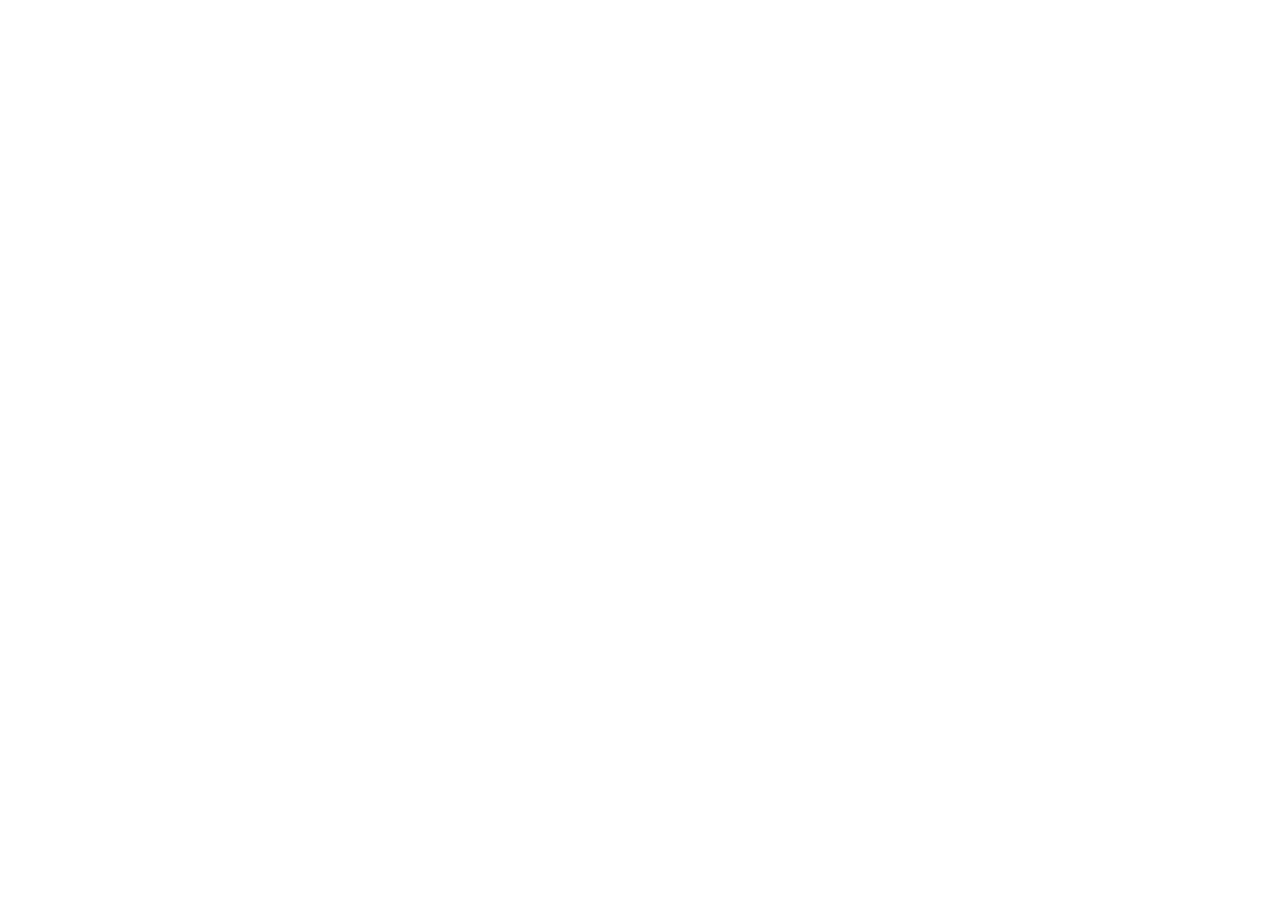
==== commit 9b5e5c0f: "Show offline download control and redirect to HTTPS" ====
--- a/index.html
+++ b/index.html
@@ -3,6 +3,7 @@
 <head>
     <!-- Basic page configuration -->
     <meta charset="UTF-8">
+    <script>if (location.protocol === 'http:' && location.hostname !== 'localhost') location.replace('https:' + location.href.slice(5));</script>
     <meta name="viewport" content="width=device-width, initial-scale=1.0">
 
     <title>SiTC Games</title>
